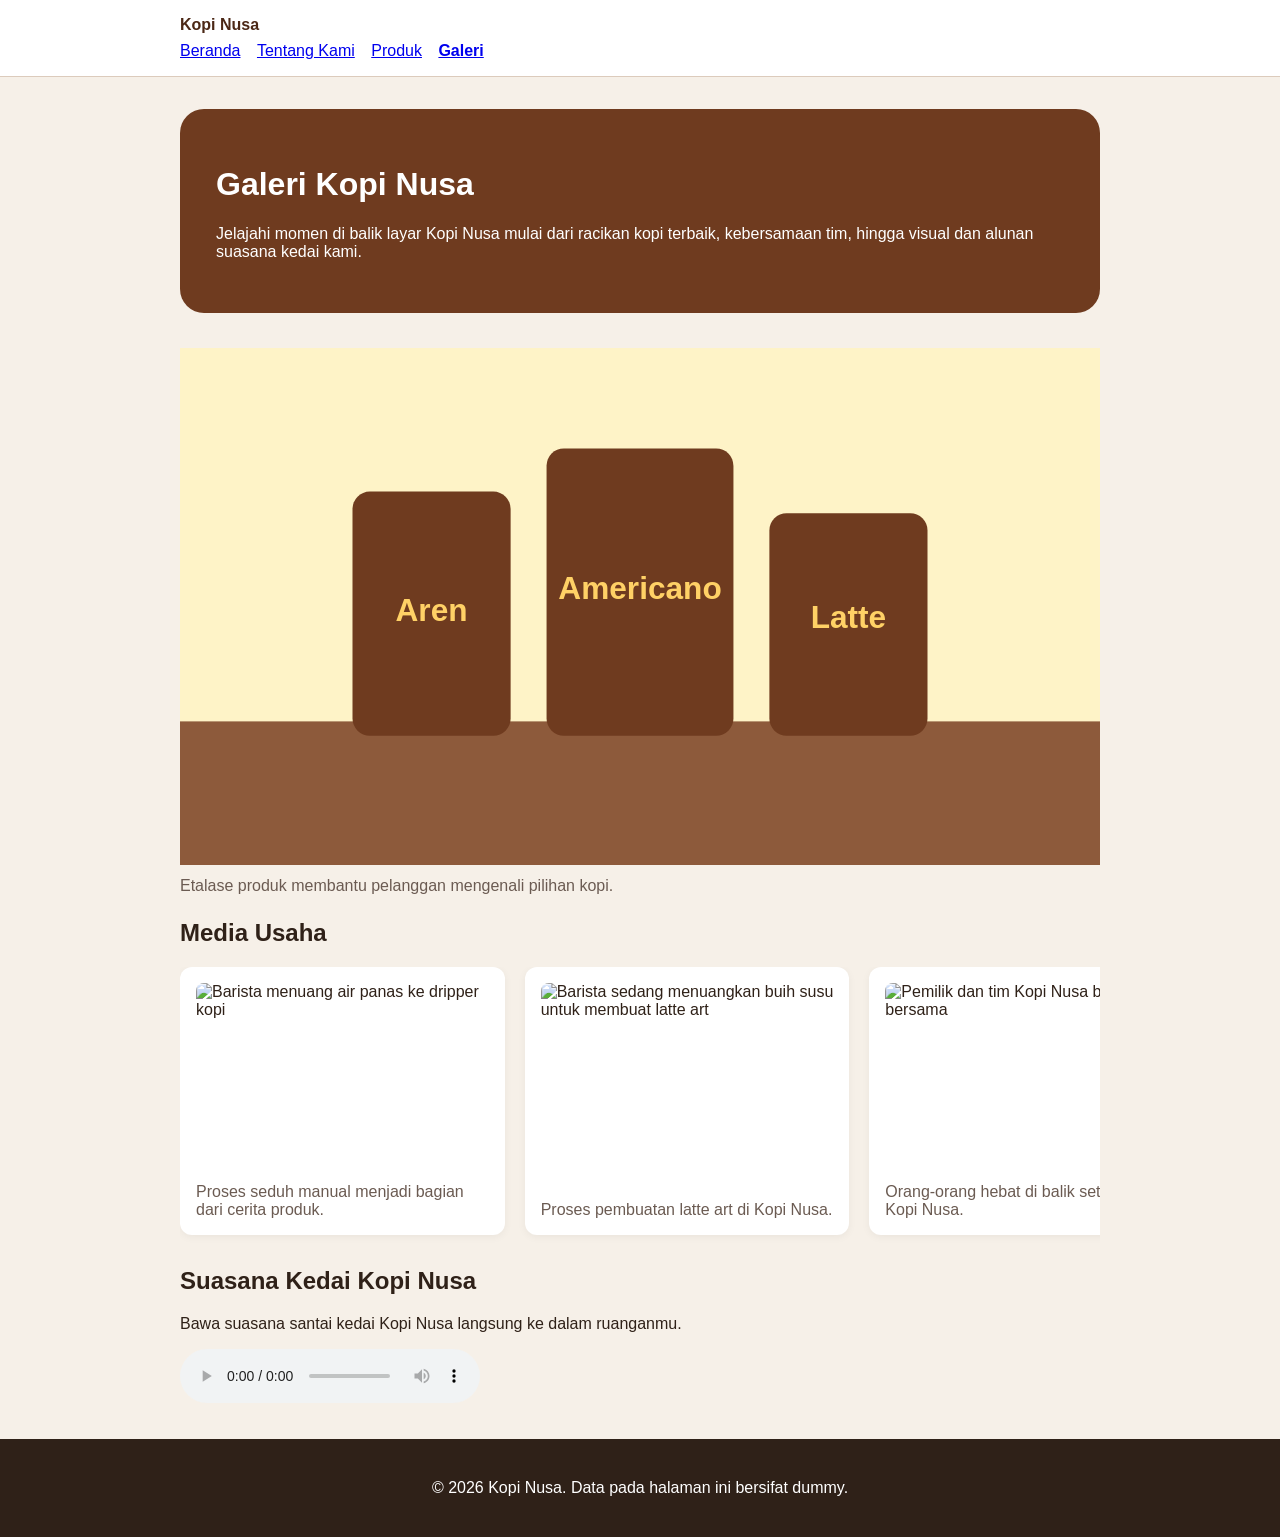
==== galeri.html @ 98af5a53 "feat: tambah media dan tabel katalog" ====
<!doctype html>
<html lang="id">
  <head>
    <meta charset="utf-8" />
    <meta name="viewport" content="width=device-width, initial-scale=1" />
    <title>Produk Kopi Nusa - Website UMKM</title>
    <link rel="stylesheet" href="css/style.css" />
  </head>
  <body>
    <a class="skip-link" href="#konten">Lewati ke konten utama</a>
    <header class="site-header">
      <nav class="nav" aria-label="Navigasi utama">
        <a class="brand" href="index.html">Kopi Nusa</a>
        <ul>
          <li><a href="index.html">Beranda</a></li>
          <li><a href="tentang.html">Tentang Kami</a></li>
          <li><a href="produk.html">Produk</a></li>
          <li><a aria-current="page" href="galeri.html">Galeri</a></li>
        </ul>
      </nav>
    </header>
    <main id="konten" class="page">
      <div class="hero">
      <h1>Galeri Kopi Nusa</h1>
      <p>Jelajahi momen di balik layar Kopi Nusa mulai dari racikan kopi terbaik, kebersamaan tim, hingga visual dan alunan suasana kedai kami.</p>
      </div>
  
<figure class="media-card">
  <img src="assets/images/etalase-kopi.svg" alt="Etalase Kopi Nusa berisi kemasan kopi lokal" />
  <figcaption>Etalase produk membantu pelanggan mengenali pilihan kopi.</figcaption>
</figure>

<section aria-labelledby="media-title">
  <h2 id="media-title">Media Usaha</h2>

<div class="galeri-grid">
  <figure class="media-card">
    <img src="assets/images/galeri/barista menuang.jpg" alt="Barista menuang air panas ke dripper kopi" />
    <figcaption>Proses seduh manual menjadi bagian dari cerita produk.</figcaption>
  </figure>

  <figure class="media-card">
    <img src="assets/images/galeri/proses latte art.jpeg" alt="Barista sedang menuangkan buih susu untuk membuat latte art" />
    <figcaption>Proses pembuatan latte art di Kopi Nusa.</figcaption>
  </figure>

  <figure class="media-card">
    <img src="assets/images/galeri/Owner dan tim.jpg" alt="Pemilik dan tim Kopi Nusa berfoto bersama" />
    <figcaption>Orang-orang hebat di balik setiap cangkir Kopi Nusa.</figcaption>
  </figure>
</div>
</section>
<section aria-labelledby="audio-title">
  <h2 id="audio-title">Suasana Kedai Kopi Nusa</h2>
  <p id="audio-note">Bawa suasana santai kedai Kopi Nusa langsung ke dalam ruanganmu.</p>
  <audio controls aria-describedby="audio-note" src="assets/images/audio/suasana coffe shop.mpeg">
    Browser Anda tidak mendukung pemutar audio.
  </audio>
</section>
    </main>
    <footer class="site-footer">
      <p>&copy; 2026 Kopi Nusa. Data pada halaman ini bersifat dummy.</p>
    </footer>
  </body>
</html>
---- css/style.css ----
body {
  margin: 0;
  color: #2f2118;
  background: #f6f0e8;
  font-family: Arial, sans-serif;
}

.page {
  max-width: 920px;
  margin: 0 auto;
  padding: 32px 20px;
}

.hero {
  padding: 36px;
  color: white;
  background: #6f3b1f;
  border-radius: 24px;
  margin-bottom: 35px;
}

.eyebrow {
  margin: 0 0 8px;
  letter-spacing: 0.14em;
  text-transform: uppercase;
}

.products {
  padding-left: 1.2rem;
}

button {
  padding: 12px 18px;
  color: #0c0c0c;
  font-weight: 700;
  cursor: pointer;
  background: #f7c06f;
  border: 0;
  border-radius: 999px;
  margin-bottom: 24px;
}

.skip-link { position: absolute; left: -9999px; padding: 8px 12px; color: white; background: #2f2118; }
.skip-link:focus { top: 8px; left: 8px; }
.site-header { padding: 16px 20px; background: white; border-bottom: 1px solid #dccbbc; }
.nav { max-width: 920px; margin: 0 auto; }
.brand { display: inline-block; margin-bottom: 8px; color: #4b2715; font-weight: 800; text-decoration: none; }
.nav ul { padding: 0; margin: 0; list-style: none; }
.nav li { display: inline-block; margin-right: 12px; }
.nav a[aria-current="page"] { font-weight: 800; }
a:focus-visible,
button:focus-visible { outline: 3px solid #2563eb; outline-offset: 3px; }
.site-footer { padding: 24px 20px; color: white; text-align: center; background: #2f2118; }

.product-list {
  display: flex;
  flex-wrap: nowrap;        /* Menjaga item agar tetap di satu baris ke samping */
  overflow-x: auto;         /* Membuat area bisa digeser secara horizontal */
  gap: 20px;                /* Jarak antar kartu */
  list-style: none;
  padding: 0 0 12px 0;
  margin: 0;
}

.product-list li {
  flex: 0 0 calc(33.333% - 14px); /* Mengatur agar 3 item pas sejajar */
  min-width: 250px;
  display: flex;
}

.product-card {
  width: 100%;
  background-color: #fefdf5;
  border: 1px solid #e5e5e5;
  border-radius: 8px;
  padding: 20px;
  box-shadow: 0 2px 5px rgba(0,0,0,0.05);
  display: flex;
  flex-direction: column;
  justify-content: space-between;
}

.product-card figcaption {
  margin-top: 0;
  font-weight: bold;
  color: #111111;
}

.product-card .price {
  font-weight: bold;
  color: #0f0f0f;
  margin-bottom: 0;
}

.contact-list {
  display: flex;
  flex-direction: column;
  gap: 8px; /* Jarak antar-kotak */
}

.contact-card {
  max-width: 450px; /* Batas lebar kotak */
  background-color: #fefdf5;
  border: 1px solid #e5e5e5;
  border-radius: 8px;
  padding: 15px 20px;
  margin-bottom: 0px;
  box-shadow: 0 2px 5px rgba(0, 0, 0, 0.05);
}

.contact-card h3 {
  margin-top: 0;
  margin-bottom: 8px;
  font-size: 1em;
}

.contact-card p {
  margin: 0;
}

/* Tambahan khusus ukuran gambar produk lokal */
.product-img {
  width: 100%;
  height: 220px;          /* Wajib ada agar tinggi semua gambar sama rata */
  object-fit: cover;      /* Memotong gambar secara proporsional */
  background-color: #f6f0e8;
  border-radius: 6px;
  margin-bottom: 12px;
}

img { max-width: 100%; height: auto; }
figure { margin: 0 0 24px; }
figcaption { margin-top: 8px; color: #6b5b52; }
table { width: 100%; border-collapse: collapse; }
caption { margin-bottom: 8px; font-weight: 700; text-align: left; }
th,
td { padding: 10px; text-align: left; border: 1px solid #dccbbc; }

/* Mengubah galeri grid menjadi slider horizontal yang bisa digeser */
.galeri-grid {
  display: flex;
  flex-wrap: nowrap;
  overflow-x: auto;
  gap: 20px;
  scroll-snap-type: x mandatory;
  padding: 0 0 12px 0;
  margin: 20px 0;
  scroll-behavior: smooth;
}

/* Menyembunyikan scrollbar agar bersih (opsional) */
.galeri-grid::-webkit-scrollbar {
  height: 8px;
}
.galeri-grid::-webkit-scrollbar-thumb {
  background: #dccbbc;
  border-radius: 4px;
}

/* Mengatur ukuran kartu agar pas 3 sejajar dan bisa diset-scroll */
.galeri-grid .media-card {
  flex: 0 0 calc(33.333% - 14px);
  min-width: 280px;
  scroll-snap-align: start;
  background-color: #ffffff;
  padding: 16px;
  border-radius: 12px;
  box-shadow: 0 2px 8px rgba(0,0,0,0.05);
  margin: 0;
  display: flex;
  flex-direction: column;
  justify-content: space-between;
}

/* Mengatur ukuran gambar di dalam kartu galeri */
.galeri-grid .media-card img {
  width: 100%;
  height: 180px;
  object-fit: cover;
  border-radius: 8px;
  margin-bottom: 12px;
}

/* Agar tampilan di layar HP tetap rapi (menjadi 1 kolom bertumpuk) */
@media (max-width: 768px) {
  .galeri-grid {
    grid-template-columns: 1fr;
  }
}

/* Hanya menyasar subjudul utama, tidak termasuk h3 di dalam product-card */
section > h3 {
  display: flex;
  align-items: center;
  gap: 10px;
}

section > h3::before {
  content: "";
  display: inline-block;
  width: 10px;
  height: 10px;
  background-color: #0e0d0d; /* Sesuaikan warna dengan tema */
  border-radius: 50%;
}

section table:not(:last-child) {
  margin-bottom: 30px; /* Jarak hanya untuk tabel yang bukan tabel terakhir */
}
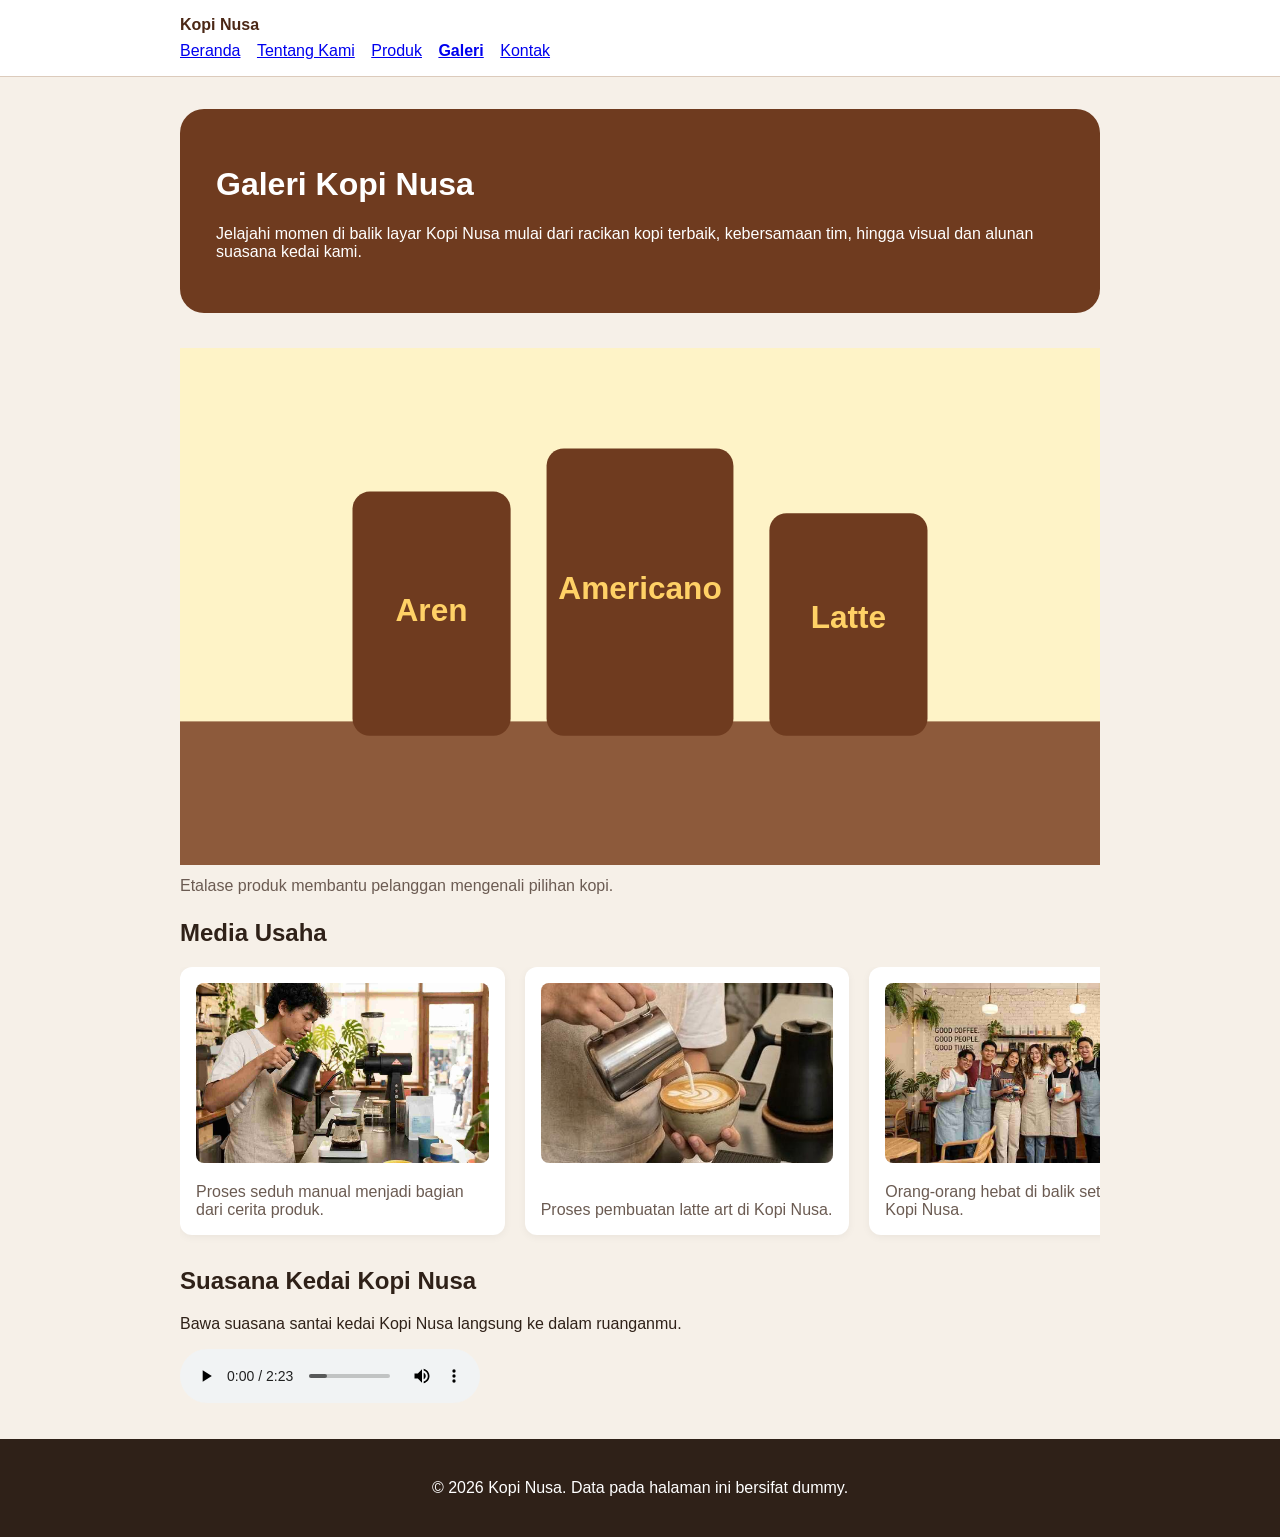
==== commit 5859941b: "feat: tambah form kontak aksesibel dan preview" ====
--- a/galeri.html
+++ b/galeri.html
@@ -16,6 +16,7 @@
           <li><a href="tentang.html">Tentang Kami</a></li>
           <li><a href="produk.html">Produk</a></li>
           <li><a aria-current="page" href="galeri.html">Galeri</a></li>
+          <li><a href="kontak.html">Kontak</a></li>
         </ul>
       </nav>
     </header>
--- a/css/style.css
+++ b/css/style.css
@@ -206,4 +206,9 @@
 
 section table:not(:last-child) {
   margin-bottom: 30px; /* Jarak hanya untuk tabel yang bukan tabel terakhir */
-}+}
+
+.field { margin-bottom: 16px; }
+.field label { display: block; margin-bottom: 6px; }
+fieldset { margin: 0 0 16px; }
+#preview-form { padding: 16px; white-space: pre-wrap; background: white; border: 1px solid #dccbbc; }
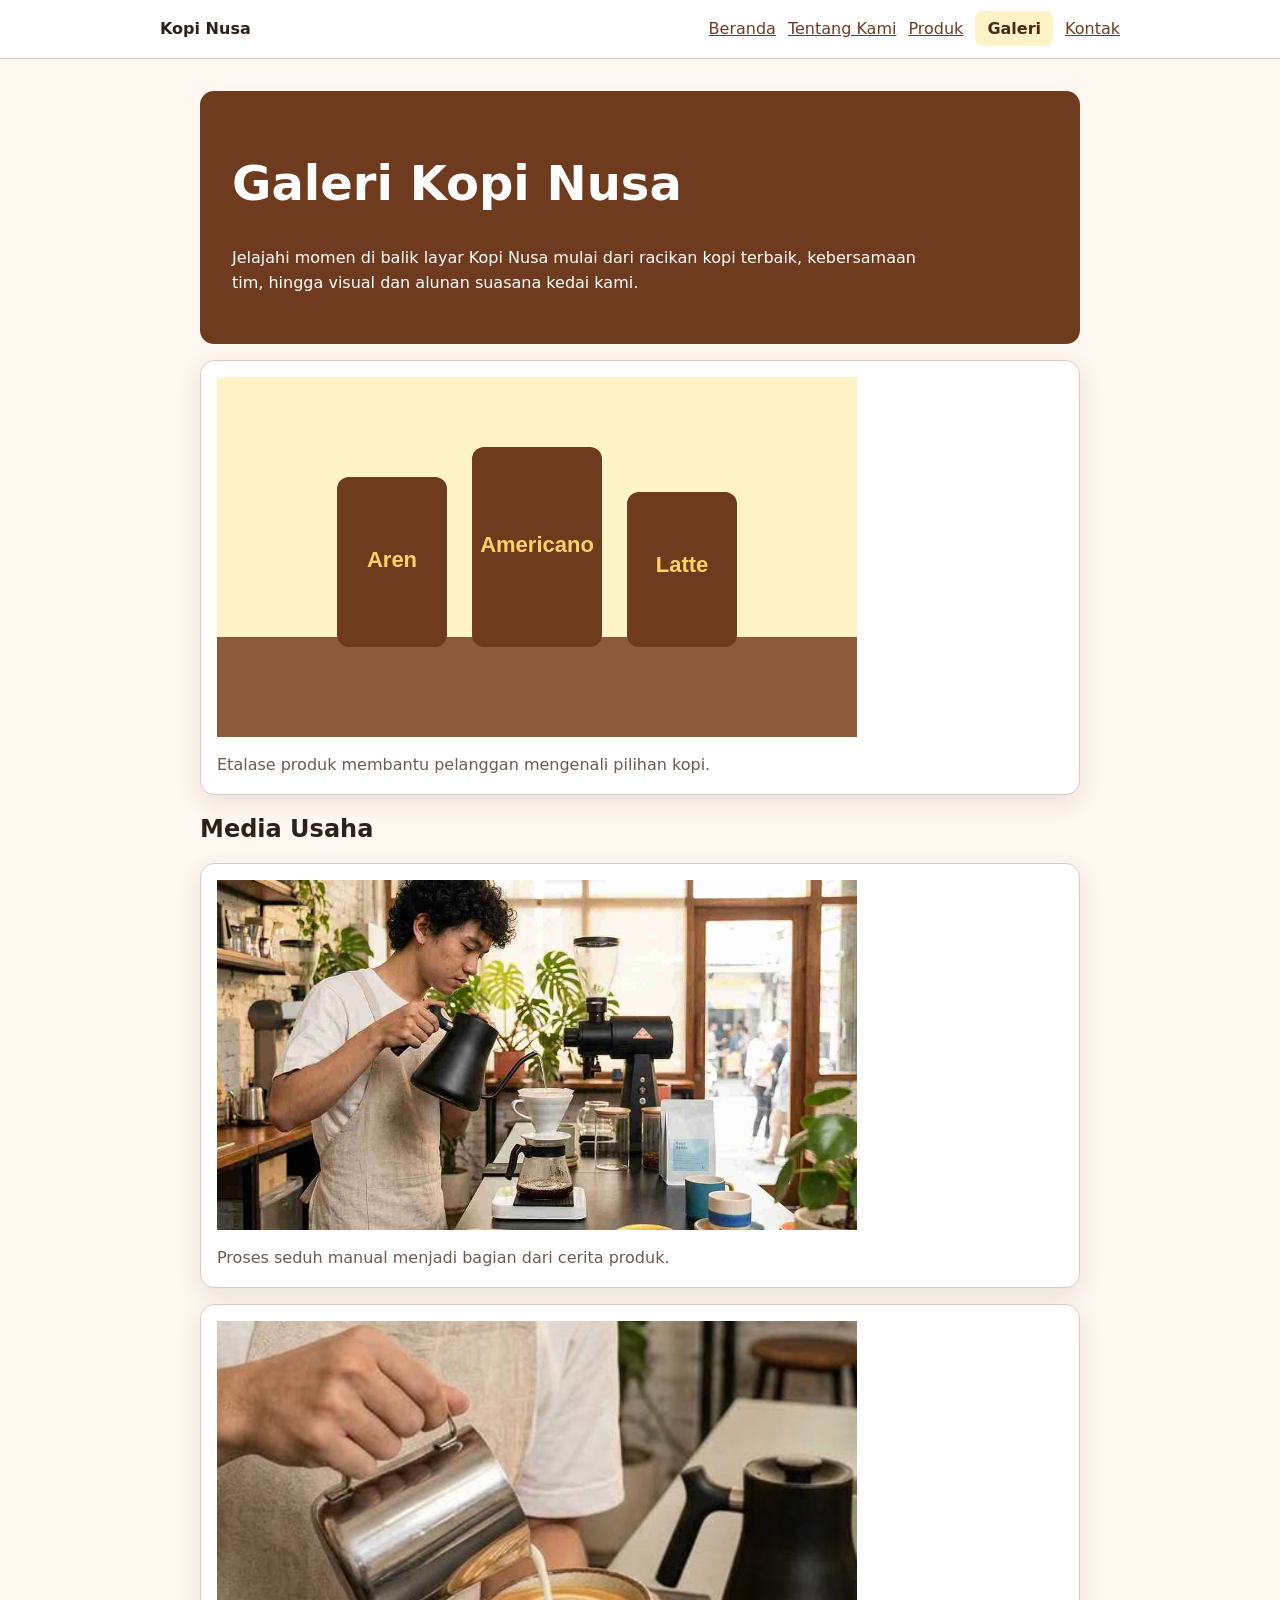
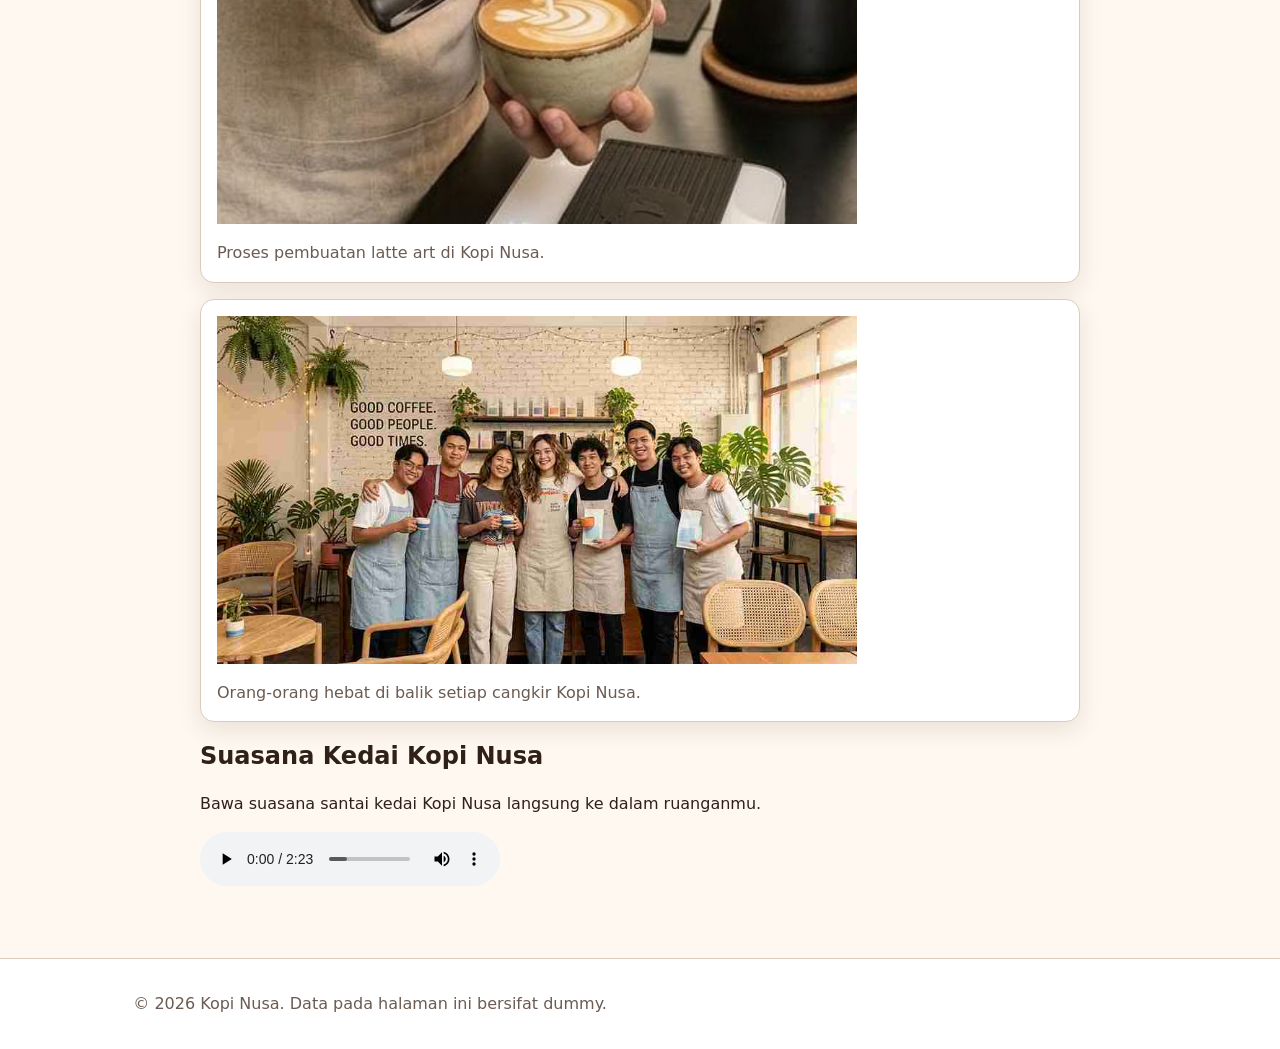
==== commit 6dbc58ab: "feat: terapkan responsive mobile-first" ====
--- a/galeri.html
+++ b/galeri.html
@@ -27,7 +27,7 @@
       </div>
   
 <figure class="media-card">
-  <img src="assets/images/etalase-kopi.svg" alt="Etalase Kopi Nusa berisi kemasan kopi lokal" />
+  <img src="assets/images/etalase-kopi.svg" width="640" height="360" loading="lazy" alt="Etalase Kopi Nusa berisi kemasan kopi lokal" />
   <figcaption>Etalase produk membantu pelanggan mengenali pilihan kopi.</figcaption>
 </figure>
 
@@ -36,17 +36,17 @@
 
 <div class="galeri-grid">
   <figure class="media-card">
-    <img src="assets/images/galeri/barista menuang.jpg" alt="Barista menuang air panas ke dripper kopi" />
+    <img src="assets/images/galeri/barista menuang.jpg" width="640" height="360" loading="lazy" alt="Barista menuang air panas ke dripper kopi" />
     <figcaption>Proses seduh manual menjadi bagian dari cerita produk.</figcaption>
   </figure>
 
   <figure class="media-card">
-    <img src="assets/images/galeri/proses latte art.jpeg" alt="Barista sedang menuangkan buih susu untuk membuat latte art" />
+    <img src="assets/images/galeri/proses latte art.jpeg" width="640" height="360" loading="lazy" alt="Barista sedang menuangkan buih susu untuk membuat latte art" />
     <figcaption>Proses pembuatan latte art di Kopi Nusa.</figcaption>
   </figure>
 
   <figure class="media-card">
-    <img src="assets/images/galeri/Owner dan tim.jpg" alt="Pemilik dan tim Kopi Nusa berfoto bersama" />
+    <img src="assets/images/galeri/Owner dan tim.jpg" width="640" height="360" loading="lazy" alt="Pemilik dan tim Kopi Nusa berfoto bersama" />
     <figcaption>Orang-orang hebat di balik setiap cangkir Kopi Nusa.</figcaption>
   </figure>
 </div>
--- a/css/style.css
+++ b/css/style.css
@@ -1,8 +1,43 @@
+:root {
+  --color-primary: #6f3b1f;
+  --color-primary-strong: #4b2715;
+  --color-text: #2f2118;
+  --color-muted: #6b5b52;
+  --color-surface: #ffffff;
+  --color-surface-soft: #fff8f0;
+  --color-border: #dccbbc;
+  --color-focus: #1d4ed8;
+  --space-1: 0.5rem;
+  --space-2: 0.75rem;
+  --space-3: 1rem;
+  --space-4: 1.5rem;
+  --space-5: 2rem;
+  --radius-sm: 0.5rem;
+  --radius-md: 0.875rem;
+  --shadow-card: 0 0.5rem 1.5rem rgb(47 33 24 / 0.1);
+
+/* Challenge */
+  --color-success: #15803d;
+  --color-success-soft: #dcfce7;
+  --color-danger: #b91c1c;
+  --color-danger-soft: #fee2e2;
+}
+
+*,
+*::before,
+*::after {
+  box-sizing: border-box;
+}
+
+html { color-scheme: light; }
+
 body {
   margin: 0;
-  color: #2f2118;
-  background: #f6f0e8;
-  font-family: Arial, sans-serif;
+  color: var(--color-text);
+  background: var(--color-surface-soft);
+  font-family: system-ui, -apple-system, BlinkMacSystemFont, "Segoe UI", sans-serif;
+  font-size: 1rem;
+  line-height: 1.6;
 }
 
 .page {
@@ -12,121 +47,42 @@
 }
 
 .hero {
-  padding: 36px;
-  color: white;
-  background: #6f3b1f;
-  border-radius: 24px;
-  margin-bottom: 35px;
-}
-
-.eyebrow {
-  margin: 0 0 8px;
-  letter-spacing: 0.14em;
-  text-transform: uppercase;
-}
+  padding: var(--space-5);
+  color: var(--color-surface);
+  background: var(--color-primary);
+  border-radius: var(--radius-md);
+}
+h1,
+h2,
+h3 { line-height: 1.2; text-wrap: balance; }
+h1 { font-size: clamp(2rem, 6vw, 3rem); }
+p,
+li { max-width: 68ch; }
+.eyebrow { color: var(--color-primary); font-weight: 800; letter-spacing: 0.08em; text-transform: uppercase; }
+.hero .eyebrow { color: #fef3c7; }
+.price { color: var(--color-primary-strong); font-weight: 800; }
 
 .products {
   padding-left: 1.2rem;
 }
 
+.button,
 button {
-  padding: 12px 18px;
-  color: #0c0c0c;
+  display: inline-block;
+  padding: var(--space-2) var(--space-3);
+  color: var(--color-surface);
+  font: inherit;
   font-weight: 700;
+  text-decoration: none;
   cursor: pointer;
-  background: #f7c06f;
+  background: var(--color-primary);
   border: 0;
-  border-radius: 999px;
-  margin-bottom: 24px;
-}
-
-.skip-link { position: absolute; left: -9999px; padding: 8px 12px; color: white; background: #2f2118; }
-.skip-link:focus { top: 8px; left: 8px; }
-.site-header { padding: 16px 20px; background: white; border-bottom: 1px solid #dccbbc; }
-.nav { max-width: 920px; margin: 0 auto; }
-.brand { display: inline-block; margin-bottom: 8px; color: #4b2715; font-weight: 800; text-decoration: none; }
-.nav ul { padding: 0; margin: 0; list-style: none; }
-.nav li { display: inline-block; margin-right: 12px; }
-.nav a[aria-current="page"] { font-weight: 800; }
-a:focus-visible,
-button:focus-visible { outline: 3px solid #2563eb; outline-offset: 3px; }
-.site-footer { padding: 24px 20px; color: white; text-align: center; background: #2f2118; }
-
-.product-list {
-  display: flex;
-  flex-wrap: nowrap;        /* Menjaga item agar tetap di satu baris ke samping */
-  overflow-x: auto;         /* Membuat area bisa digeser secara horizontal */
-  gap: 20px;                /* Jarak antar kartu */
-  list-style: none;
-  padding: 0 0 12px 0;
-  margin: 0;
-}
-
-.product-list li {
-  flex: 0 0 calc(33.333% - 14px); /* Mengatur agar 3 item pas sejajar */
-  min-width: 250px;
-  display: flex;
-}
-
-.product-card {
-  width: 100%;
-  background-color: #fefdf5;
-  border: 1px solid #e5e5e5;
-  border-radius: 8px;
-  padding: 20px;
-  box-shadow: 0 2px 5px rgba(0,0,0,0.05);
-  display: flex;
-  flex-direction: column;
-  justify-content: space-between;
-}
-
-.product-card figcaption {
-  margin-top: 0;
-  font-weight: bold;
-  color: #111111;
-}
-
-.product-card .price {
-  font-weight: bold;
-  color: #0f0f0f;
-  margin-bottom: 0;
-}
-
-.contact-list {
-  display: flex;
-  flex-direction: column;
-  gap: 8px; /* Jarak antar-kotak */
-}
-
-.contact-card {
-  max-width: 450px; /* Batas lebar kotak */
-  background-color: #fefdf5;
-  border: 1px solid #e5e5e5;
-  border-radius: 8px;
-  padding: 15px 20px;
-  margin-bottom: 0px;
-  box-shadow: 0 2px 5px rgba(0, 0, 0, 0.05);
-}
-
-.contact-card h3 {
-  margin-top: 0;
-  margin-bottom: 8px;
-  font-size: 1em;
-}
-
-.contact-card p {
-  margin: 0;
-}
-
-/* Tambahan khusus ukuran gambar produk lokal */
-.product-img {
-  width: 100%;
-  height: 220px;          /* Wajib ada agar tinggi semua gambar sama rata */
-  object-fit: cover;      /* Memotong gambar secara proporsional */
-  background-color: #f6f0e8;
-  border-radius: 6px;
-  margin-bottom: 12px;
-}
+  border-radius: var(--radius-sm);
+}
+.button:hover,
+button:hover { color: var(--color-surface); background: var(--color-primary-strong); }
+.hero button { color: var(--color-text); background: #fef3c7; }
+.hero button:hover { color: var(--color-text); background: #fde68a; }
 
 img { max-width: 100%; height: auto; }
 figure { margin: 0 0 24px; }
@@ -136,79 +92,218 @@
 th,
 td { padding: 10px; text-align: left; border: 1px solid #dccbbc; }
 
-/* Mengubah galeri grid menjadi slider horizontal yang bisa digeser */
-.galeri-grid {
-  display: flex;
-  flex-wrap: nowrap;
-  overflow-x: auto;
-  gap: 20px;
-  scroll-snap-type: x mandatory;
-  padding: 0 0 12px 0;
-  margin: 20px 0;
-  scroll-behavior: smooth;
-}
-
-/* Menyembunyikan scrollbar agar bersih (opsional) */
-.galeri-grid::-webkit-scrollbar {
-  height: 8px;
-}
-.galeri-grid::-webkit-scrollbar-thumb {
-  background: #dccbbc;
-  border-radius: 4px;
-}
-
-/* Mengatur ukuran kartu agar pas 3 sejajar dan bisa diset-scroll */
-.galeri-grid .media-card {
-  flex: 0 0 calc(33.333% - 14px);
-  min-width: 280px;
-  scroll-snap-align: start;
-  background-color: #ffffff;
-  padding: 16px;
-  border-radius: 12px;
-  box-shadow: 0 2px 8px rgba(0,0,0,0.05);
-  margin: 0;
-  display: flex;
-  flex-direction: column;
-  justify-content: space-between;
-}
-
-/* Mengatur ukuran gambar di dalam kartu galeri */
-.galeri-grid .media-card img {
-  width: 100%;
-  height: 180px;
-  object-fit: cover;
-  border-radius: 8px;
-  margin-bottom: 12px;
-}
-
-/* Agar tampilan di layar HP tetap rapi (menjadi 1 kolom bertumpuk) */
-@media (max-width: 768px) {
-  .galeri-grid {
-    grid-template-columns: 1fr;
-  }
-}
-
-/* Hanya menyasar subjudul utama, tidak termasuk h3 di dalam product-card */
-section > h3 {
-  display: flex;
-  align-items: center;
-  gap: 10px;
-}
-
-section > h3::before {
-  content: "";
-  display: inline-block;
-  width: 10px;
-  height: 10px;
-  background-color: #0e0d0d; /* Sesuaikan warna dengan tema */
-  border-radius: 50%;
-}
-
-section table:not(:last-child) {
-  margin-bottom: 30px; /* Jarak hanya untuk tabel yang bukan tabel terakhir */
-}
-
 .field { margin-bottom: 16px; }
 .field label { display: block; margin-bottom: 6px; }
 fieldset { margin: 0 0 16px; }
-#preview-form { padding: 16px; white-space: pre-wrap; background: white; border: 1px solid #dccbbc; }+#preview-form { padding: 16px; white-space: pre-wrap; background: white; border: 1px solid #dccbbc; }
+
+img { max-width: 100%; height: auto; }
+a { color: var(--color-primary); }
+a:hover { color: var(--color-primary-strong); }
+:focus-visible { outline: 3px solid var(--color-focus); outline-offset: 3px; }
+
+.skip-link {
+  position: absolute;
+  top: -5rem;
+  left: var(--space-3);
+  padding: var(--space-2) var(--space-3);
+  color: var(--color-surface);
+  background: var(--color-text);
+}
+.skip-link:focus { top: var(--space-3); }
+
+.site-header,
+.site-footer {
+  padding: var(--space-3) var(--space-4);
+  background: var(--color-surface);
+  border-bottom: 1px solid var(--color-border);
+}
+.site-footer {
+  margin-top: var(--space-5);
+  color: var(--color-muted);
+  text-align: center;
+  border-top: 1px solid var(--color-border);
+  border-bottom: 0;
+}
+.nav,
+.page { width: min(100% - 2rem, 60rem); margin-inline: auto; }
+.brand {
+  display: inline-block;
+  margin-bottom: var(--space-2);
+  color: var(--color-text);
+  font-weight: 800;
+  text-decoration: none;
+}
+.nav ul { padding: 0; margin: 0; list-style: none; }
+.nav li { display: inline-block; margin: 0 var(--space-2) var(--space-1) 0; }
+.nav a[aria-current="page"] {
+  padding: var(--space-1) var(--space-2);
+  color: var(--color-primary-strong);
+  font-weight: 700;
+  text-decoration: none;
+  background: #fef3c7;
+  border-radius: var(--radius-sm);
+}
+.page { padding-block: var(--space-5); }
+
+.product-card,
+.media-card,
+table,
+form {
+  margin-block: var(--space-3);
+  padding: var(--space-3);
+  background: var(--color-surface);
+  border: 1px solid var(--color-border);
+  border-radius: var(--radius-md);
+  box-shadow: var(--shadow-card);
+}
+figure { margin-inline: 0; }
+figcaption,
+caption { color: var(--color-muted); }
+table { width: 100%; border-collapse: collapse; border-radius: 0; }
+caption { margin-bottom: var(--space-2); font-weight: 700; text-align: left; }
+th,
+td { padding: var(--space-2); text-align: left; border: 1px solid var(--color-border); }
+th { background: var(--color-surface-soft); }
+
+.field { margin-bottom: var(--space-3); }
+.field label,
+legend { display: block; margin-bottom: var(--space-1); font-weight: 700; }
+.field input,
+.field select,
+.field textarea {
+  width: 100%;
+  padding: var(--space-2);
+  color: inherit;
+  font: inherit;
+  background: var(--color-surface);
+  border: 1px solid var(--color-border);
+  border-radius: var(--radius-sm);
+}
+input[type="radio"],
+input[type="checkbox"] { width: auto; }
+fieldset {
+  margin: 0 0 var(--space-3);
+  padding: var(--space-3);
+  border: 1px solid var(--color-border);
+  border-radius: var(--radius-sm);
+}
+audio { max-width: 100%; }
+#preview-form {
+  padding: var(--space-3);
+  white-space: pre-wrap;
+  background: var(--color-surface);
+  border: 1px solid var(--color-border);
+  border-radius: var(--radius-sm);
+  color: var(--color-success);
+  border-left: 5px solid var(--color-success);
+  font-weight: bold;
+}
+
+ul {
+  list-style: none;
+}
+
+.nav {
+  display: flex;
+  flex-direction: column;
+  gap: var(--space-3);
+  align-items: flex-start;
+}
+.brand { margin-bottom: 0; }
+.nav ul {
+  display: flex;
+  flex-direction: column;
+  gap: var(--space-2);
+  flex-wrap: wrap;
+}
+.nav li { margin: 0; }
+
+.product-card { display: flex; flex-direction: column; }
+.product-badge {
+  align-self: flex-start;
+  padding: 0.25rem var(--space-2);
+  color: var(--color-primary-strong);
+  font-size: 0.875rem;
+  font-weight: 800;
+  background: #fef3c7;
+  border-radius: 999px;
+}
+.card-actions {
+  display: flex;
+  gap: var(--space-2);
+  align-items: center;
+  flex-wrap: wrap;
+  margin-top: auto;
+}
+
+.hero { grid-template-columns: 1fr; }
+.product-grid,
+.gallery-grid { grid-template-columns: 1fr; }
+
+.product-list {
+  display: flex;
+  flex-wrap: wrap;
+  gap: var(--space-4, 1rem);
+  list-style: none;
+  margin: 0 0 var(--space-6, 1.5rem);
+  padding: 0;
+}
+.product-list > li {
+  flex: 1 1 10rem;      /*basis 10rem, boleh tumbuh/menyusut*/
+  max-width: 14rem;
+}
+.product-list figure {
+  margin: 0;
+}
+.product-img {
+  display: block;
+  width: 100%;
+  aspect-ratio: 1 / 1;
+  object-fit: cover;
+}
+
+.product-grid {
+  display: grid;
+  grid-template-columns: repeat(auto-fit, minmax(16rem, 1fr));
+  gap: var(--space-4, 1rem);
+}
+
+.product-grid .product-card {
+  position: relative;
+  display: flex;
+  flex-direction: column;
+  gap: var(--space-2, 0.5rem);
+}
+.product-badge {
+  position: absolute;
+  top: var(--space-2, 0.5rem);
+  right: var(--space-2, 0.5rem);
+}
+
+.card-actions {
+  display: flex;
+  flex-wrap: wrap;
+  align-items: center;
+  gap: var(--space-3, 0.75rem);
+  margin-top: auto;
+}
+
+.table-scroll { max-width: 100%; overflow-x: auto; }
+.table-scroll:focus-visible { outline: 3px solid var(--color-focus); outline-offset: 3px; }
+.table-scroll table { min-width: 40rem; }
+
+@media (min-width: 42rem) {
+  .nav ul { flex-direction: row; }
+  .gallery-grid { grid-template-columns: repeat(2, minmax(0, 1fr)); }
+}
+
+@media (min-width: 48rem) {
+  .hero { grid-template-columns: 1.2fr 0.8fr; }
+  .product-grid { grid-template-columns: repeat(2, minmax(0, 1fr)); }
+}
+
+@media (min-width: 60rem) {
+  .nav { flex-direction: row; align-items: center; justify-content: space-between; }
+  .product-grid { grid-template-columns: repeat(3, minmax(0, 1fr)); }
+}
